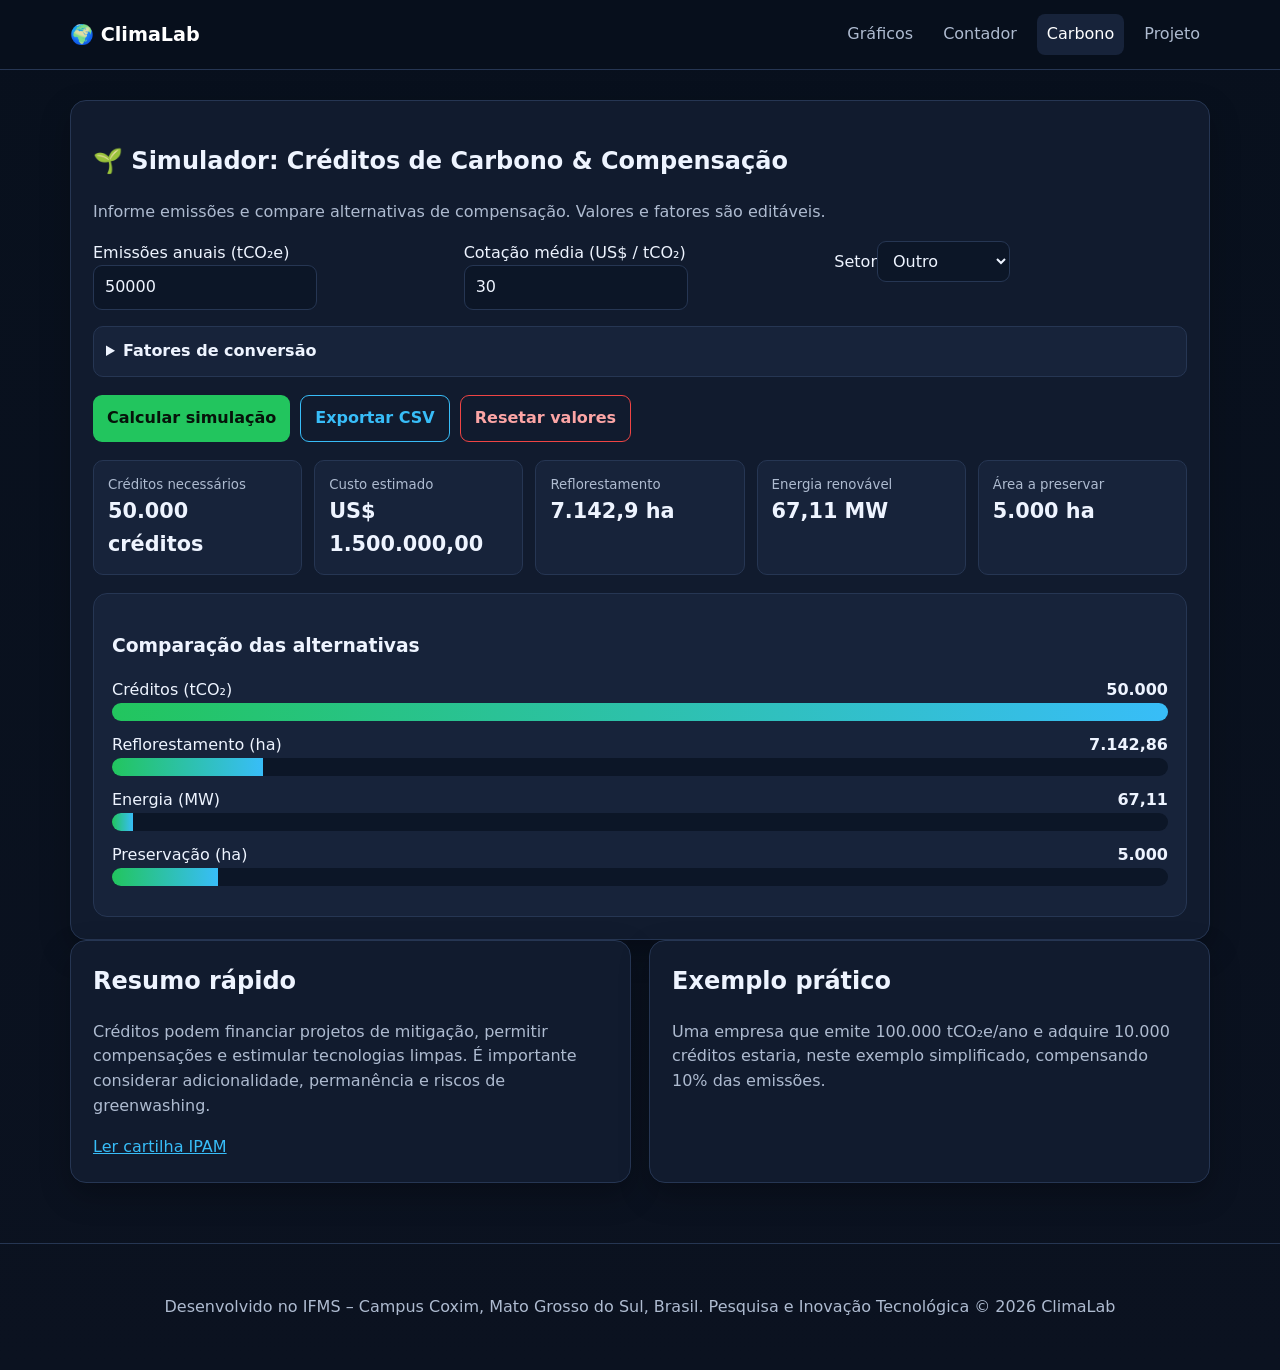
==== carbono.html @ 16ba8b27 "ClimaLab" ====
<!doctype html>
<html lang="pt-BR"><head><meta charset="utf-8"><meta name="viewport" content="width=device-width,initial-scale=1">
<title>ClimaLab — Créditos de Carbono</title><link rel="stylesheet" href="css/climalab.css"></head><body>
<header class="site-header"><nav class="nav"><a class="brand" href="index.html">🌍 ClimaLab</a><div class="nav-links"><a href="graficos.html">Gráficos</a><a href="contador.html">Contador</a><a href="carbono.html">Carbono</a><a href="sobre.html">Projeto</a></div></nav></header>
<main class="container"><section class="section"><h1>🌱 Simulador: Créditos de Carbono & Compensação</h1><p class="muted">Informe emissões e compare alternativas de compensação. Valores e fatores são editáveis.</p>
<div class="grid"><label>Emissões anuais (tCO₂e)<input id="emissions" type="number" min="0" value="50000" step="1"></label><label>Cotação média (US$ / tCO₂)<input id="price" type="number" min="0" value="30" step=".1"></label><label>Setor<select id="sector"><option>Transporte</option><option>Energia</option><option>Agricultura</option><option>Indústria</option><option selected>Outro</option></select></label></div>
<details style="margin-top:16px"><summary>Fatores de conversão</summary><div class="grid" style="margin-top:12px"><label>Reflorestamento (tCO₂/ha/ano)<input id="fReforest" type="number" min=".1" value="7" step=".1"></label><label>Energia renovável (tCO₂/MW/ano)<input id="fMW" type="number" min="1" value="745"></label><label>Preservação (tCO₂/ha/ano)<input id="fPreserve" type="number" min=".1" value="10" step=".1"></label></div></details>
<div class="controls"><button class="btn" id="run">Calcular simulação</button><button class="btn alt" id="csv">Exportar CSV</button><button class="btn danger" id="reset">Resetar valores</button></div>
<div class="result-grid"><div class="result"><small>Créditos necessários</small><strong id="credits">—</strong></div><div class="result"><small>Custo estimado</small><strong id="cost">—</strong></div><div class="result"><small>Reflorestamento</small><strong id="reforest">—</strong></div><div class="result"><small>Energia renovável</small><strong id="mw">—</strong></div><div class="result"><small>Área a preservar</small><strong id="preserve">—</strong></div></div>
<div class="chart-box"><h3>Comparação das alternativas</h3><div id="bars"></div></div></section>
<section class="grid"><article class="card"><h2>Resumo rápido</h2><p>Créditos podem financiar projetos de mitigação, permitir compensações e estimular tecnologias limpas. É importante considerar adicionalidade, permanência e riscos de greenwashing.</p><a href="https://ipam.org.br/cartilhas-ipam/o-que-e-e-como-funciona-o-mercado-de-carbono/" target="_blank">Ler cartilha IPAM</a></article>
<article class="card"><h2>Exemplo prático</h2><p>Uma empresa que emite 100.000 tCO₂e/ano e adquire 10.000 créditos estaria, neste exemplo simplificado, compensando 10% das emissões.</p></article></section></main>
<footer><p>Desenvolvido no IFMS – Campus Coxim, Mato Grosso do Sul, Brasil.  Pesquisa e Inovação Tecnológica © 2026 ClimaLab</p></footer>
<script>
let result={};
const ids=['emissions','price','fReforest','fMW','fPreserve'];
const n=id=>Number(document.getElementById(id).value)||0;
function calc(){let e=n('emissions'),p=n('price'),fr=n('fReforest')||1,fm=n('fMW')||1,fp=n('fPreserve')||1;result={credits:e,cost:e*p,reforest:e/fr,mw:e/fm,preserve:e/fp};document.getElementById('credits').textContent=e.toLocaleString('pt-BR')+' créditos';document.getElementById('cost').textContent='US$ '+(e*p).toLocaleString('pt-BR',{minimumFractionDigits:2});document.getElementById('reforest').textContent=(e/fr).toLocaleString('pt-BR',{maximumFractionDigits:1})+' ha';document.getElementById('mw').textContent=(e/fm).toLocaleString('pt-BR',{maximumFractionDigits:2})+' MW';document.getElementById('preserve').textContent=(e/fp).toLocaleString('pt-BR',{maximumFractionDigits:1})+' ha';let vals=[e,e/fr,e/fm,e/fp],labels=['Créditos (tCO₂)','Reflorestamento (ha)','Energia (MW)','Preservação (ha)'],mx=Math.max(...vals,1);document.getElementById('bars').innerHTML=vals.map((v,i)=>`<div style="margin:12px 0"><div style="display:flex;justify-content:space-between"><span>${labels[i]}</span><b>${v.toLocaleString('pt-BR',{maximumFractionDigits:2})}</b></div><div style="height:18px;background:#0c1627;border-radius:9px;overflow:hidden"><div style="width:${Math.max(2,v/mx*100)}%;height:100%;background:linear-gradient(90deg,#22c55e,#38bdf8)"></div></div></div>`).join('')}
document.getElementById('run').onclick=calc;document.getElementById('reset').onclick=()=>{document.getElementById('emissions').value=50000;document.getElementById('price').value=30;document.getElementById('fReforest').value=7;document.getElementById('fMW').value=745;document.getElementById('fPreserve').value=10;calc()};
document.getElementById('csv').onclick=()=>{if(!result.credits)calc();let csv='Indicador,Valor\\nCréditos,'+result.credits+'\\nCusto_USD,'+result.cost+'\\nReflorestamento_ha,'+result.reforest+'\\nEnergia_MW,'+result.mw+'\\nPreservacao_ha,'+result.preserve;let a=document.createElement('a');a.href=URL.createObjectURL(new Blob([csv],{type:'text/csv'}));a.download='climalab_creditos_carbono.csv';a.click();URL.revokeObjectURL(a.href)};calc();
</script><script src="js/climalab.js"></script></body></html>
---- css/climalab.css ----
:root{
  --bg:#0b1220; --panel:#111b2e; --panel2:#17233a; --text:#eef4ff;
  --muted:#aebbd0; --accent:#22c55e; --accent2:#38bdf8; --gold:#fbbf24;
  --danger:#ef4444; --border:#263653; --shadow:0 12px 30px rgba(0,0,0,.25);
}
*{box-sizing:border-box}
html{scroll-behavior:smooth}
body{margin:0;font-family:system-ui,-apple-system,Segoe UI,Roboto,Arial,sans-serif;background:linear-gradient(180deg,#08101d,#0b1220);color:var(--text);line-height:1.55}
a{color:var(--accent2)}
button,input,select{font:inherit}
button{cursor:pointer}
.site-header{position:sticky;top:0;z-index:10;background:rgba(8,16,29,.92);backdrop-filter:blur(10px);border-bottom:1px solid var(--border)}
.nav{max-width:1180px;margin:auto;padding:14px 20px;display:flex;align-items:center;gap:20px;justify-content:space-between}
.brand{font-weight:800;color:#fff;text-decoration:none;font-size:1.2rem}
.nav-links{display:flex;gap:10px;flex-wrap:wrap}
.nav-links a{padding:8px 10px;text-decoration:none;color:var(--muted);border-radius:8px}
.nav-links a:hover,.nav-links a.active{color:#fff;background:var(--panel2)}
.container{max-width:1180px;margin:auto;padding:30px 20px}
.hero{padding:70px 30px;border:1px solid var(--border);border-radius:24px;background:radial-gradient(circle at 85% 15%,rgba(56,189,248,.18),transparent 35%),radial-gradient(circle at 10% 90%,rgba(34,197,94,.12),transparent 30%),var(--panel);box-shadow:var(--shadow)}
.hero h1{font-size:clamp(2.2rem,5vw,4rem);line-height:1.05;margin:0 0 16px}
.hero p{max-width:780px;color:var(--muted);font-size:1.1rem}
.badge{display:inline-block;padding:6px 10px;border:1px solid var(--border);border-radius:999px;color:var(--accent2);font-size:.85rem;margin-bottom:15px}
.grid{display:grid;grid-template-columns:repeat(auto-fit,minmax(250px,1fr));gap:18px}
.card,.section{background:var(--panel);border:1px solid var(--border);border-radius:16px;padding:22px;box-shadow:var(--shadow)}
.card h2,.card h3,.section h2{margin-top:0}
.card p,.muted{color:var(--muted)}
.card .icon{font-size:1.8rem}
.cta{display:inline-flex;gap:8px;align-items:center;padding:10px 15px;border-radius:9px;text-decoration:none;background:var(--accent);color:#06130a;font-weight:800;margin-top:8px}
.secondary{background:transparent;color:var(--accent2);border:1px solid var(--accent2)}
.stats{display:grid;grid-template-columns:repeat(auto-fit,minmax(180px,1fr));gap:12px;margin:22px 0}
.stat{background:var(--panel2);border:1px solid var(--border);border-radius:12px;padding:16px}
.stat strong{display:block;font-size:1.5rem}
footer{text-align:center;color:var(--muted);padding:35px 20px;border-top:1px solid var(--border);margin-top:30px}
.controls{display:flex;flex-wrap:wrap;gap:10px;margin:18px 0}
.controls>*{min-height:42px}
input,select{background:#0c1627;color:var(--text);border:1px solid var(--border);border-radius:9px;padding:9px 11px}
.btn{border:0;border-radius:9px;padding:10px 14px;background:var(--accent);color:#06130a;font-weight:800}
.btn.alt{background:transparent;color:var(--accent2);border:1px solid var(--accent2)}
.btn.danger{background:transparent;color:#fca5a5;border:1px solid var(--danger)}
.table-wrap{overflow:auto;border:1px solid var(--border);border-radius:12px}
table{width:100%;border-collapse:collapse;min-width:760px}
th,td{padding:10px;border-bottom:1px solid var(--border);text-align:left}
th{color:var(--accent2);background:var(--panel2)}
.result-grid{display:grid;grid-template-columns:repeat(auto-fit,minmax(170px,1fr));gap:12px;margin-top:18px}
.result{background:var(--panel2);padding:14px;border-radius:10px;border:1px solid var(--border)}
.result small{color:var(--muted);display:block}.result strong{font-size:1.3rem}
.chart-box{margin-top:18px;padding:18px;background:var(--panel2);border:1px solid var(--border);border-radius:14px}
svg{width:100%;height:auto;display:block}
.notice{padding:13px 15px;border-left:4px solid var(--gold);background:rgba(251,191,36,.08);color:#e9eef7;border-radius:8px}
details{background:var(--panel2);border:1px solid var(--border);border-radius:10px;padding:12px}
summary{cursor:pointer;font-weight:700}
.feature{display:flex;gap:12px;align-items:flex-start;margin:12px 0}
.feature span:first-child{font-size:1.4rem}
@media(max-width:700px){.nav{align-items:flex-start;flex-direction:column}.hero{padding:40px 22px}.container{padding:22px 14px}}


/* Destaque principal do ClimaLab */
.hero-climalab {
    position: relative;
    min-height: 430px;
    display: flex;
    align-items: center;
    justify-content: center;
    overflow: hidden;
    isolation: isolate;
    background-image: url("../assets/fundo-climalab.jpg");
    background-size: cover;
    background-position: center center;
    background-repeat: no-repeat;
    border-radius: 18px;
}

.hero-climalab::before {
    content: "";
    position: absolute;
    inset: 0;
    z-index: -1;
    background: linear-gradient(
        90deg,
        rgba(0, 0, 0, 0.62) 0%,
        rgba(0, 0, 0, 0.40) 50%,
        rgba(0, 0, 0, 0.28) 100%
    );
}

.hero-climalab h1,
.hero-climalab h2,
.hero-climalab h3,
.hero-climalab p {
    position: relative;
    z-index: 1;
}

.hero-climalab h1,
.hero-climalab h2 {
    text-shadow: 0 2px 8px rgba(0, 0, 0, 0.55);
}

@media (max-width: 700px) {
    .hero-climalab {
        min-height: 360px;
        background-position: center center;
    }
}
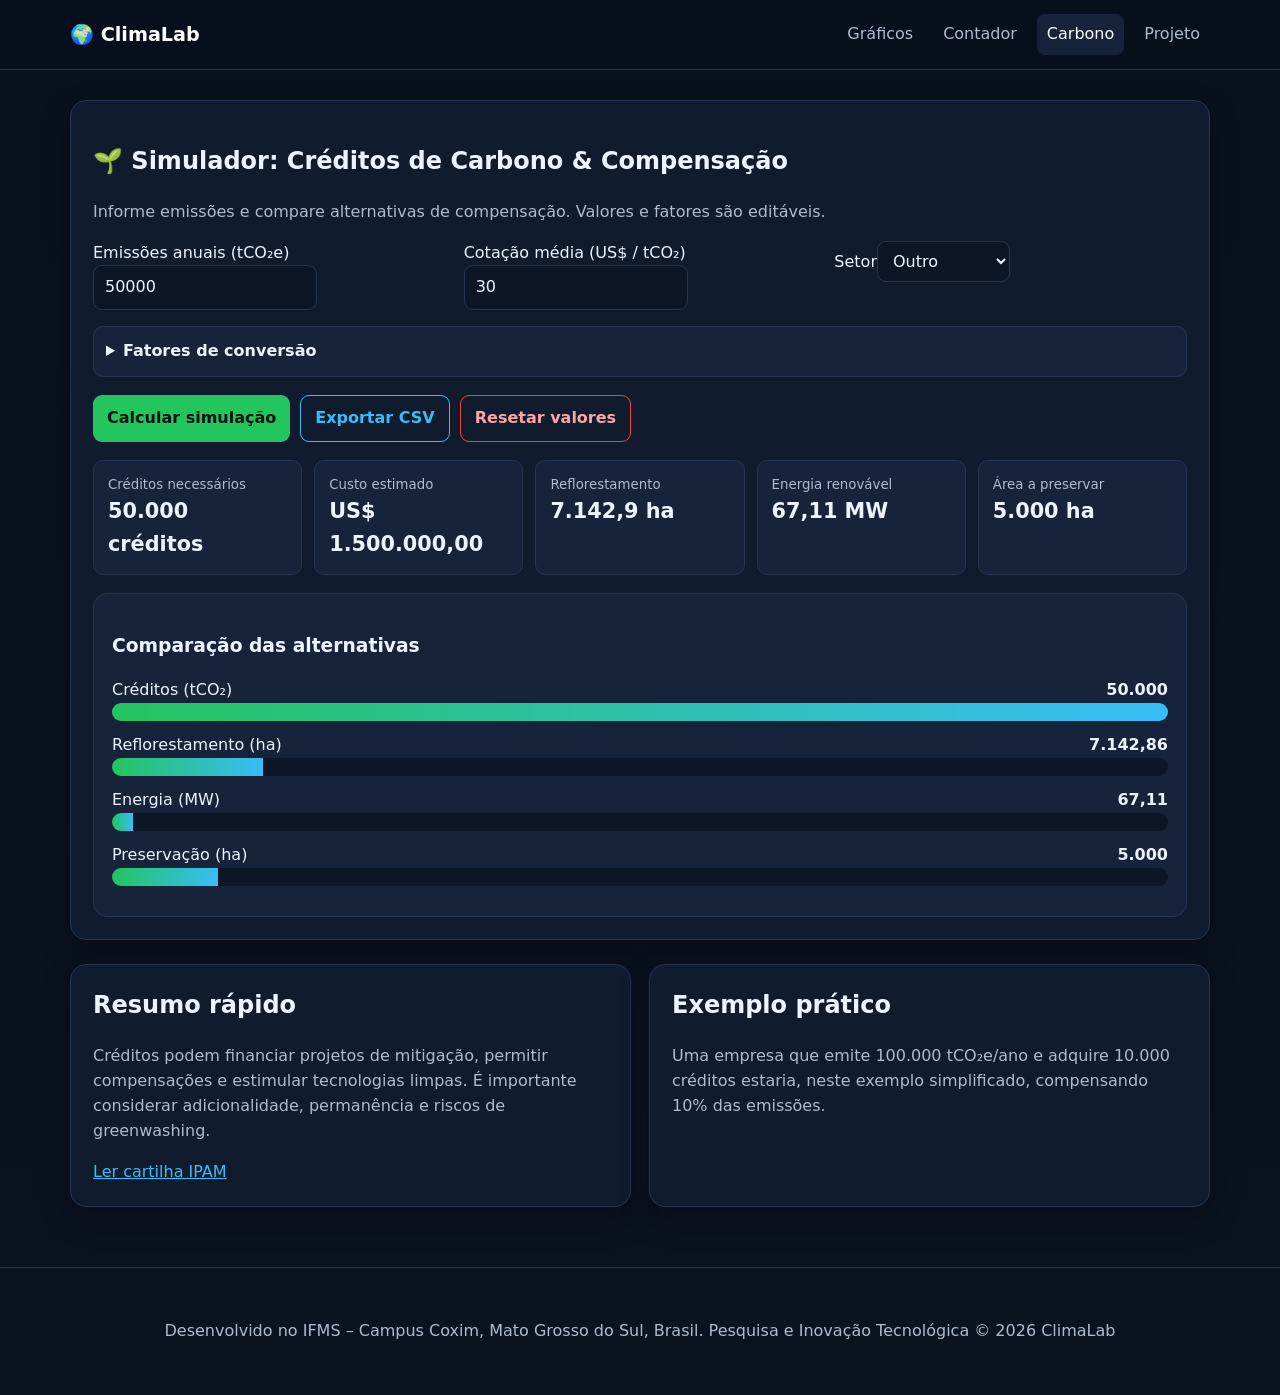
==== commit a83451ba: "Refactor carbono.html for improved structure" ====
--- a/carbono.html
+++ b/carbono.html
@@ -1,21 +1,84 @@
 <!doctype html>
-<html lang="pt-BR"><head><meta charset="utf-8"><meta name="viewport" content="width=device-width,initial-scale=1">
-<title>ClimaLab — Créditos de Carbono</title><link rel="stylesheet" href="css/climalab.css"></head><body>
-<header class="site-header"><nav class="nav"><a class="brand" href="index.html">🌍 ClimaLab</a><div class="nav-links"><a href="graficos.html">Gráficos</a><a href="contador.html">Contador</a><a href="carbono.html">Carbono</a><a href="sobre.html">Projeto</a></div></nav></header>
-<main class="container"><section class="section"><h1>🌱 Simulador: Créditos de Carbono & Compensação</h1><p class="muted">Informe emissões e compare alternativas de compensação. Valores e fatores são editáveis.</p>
-<div class="grid"><label>Emissões anuais (tCO₂e)<input id="emissions" type="number" min="0" value="50000" step="1"></label><label>Cotação média (US$ / tCO₂)<input id="price" type="number" min="0" value="30" step=".1"></label><label>Setor<select id="sector"><option>Transporte</option><option>Energia</option><option>Agricultura</option><option>Indústria</option><option selected>Outro</option></select></label></div>
-<details style="margin-top:16px"><summary>Fatores de conversão</summary><div class="grid" style="margin-top:12px"><label>Reflorestamento (tCO₂/ha/ano)<input id="fReforest" type="number" min=".1" value="7" step=".1"></label><label>Energia renovável (tCO₂/MW/ano)<input id="fMW" type="number" min="1" value="745"></label><label>Preservação (tCO₂/ha/ano)<input id="fPreserve" type="number" min=".1" value="10" step=".1"></label></div></details>
-<div class="controls"><button class="btn" id="run">Calcular simulação</button><button class="btn alt" id="csv">Exportar CSV</button><button class="btn danger" id="reset">Resetar valores</button></div>
-<div class="result-grid"><div class="result"><small>Créditos necessários</small><strong id="credits">—</strong></div><div class="result"><small>Custo estimado</small><strong id="cost">—</strong></div><div class="result"><small>Reflorestamento</small><strong id="reforest">—</strong></div><div class="result"><small>Energia renovável</small><strong id="mw">—</strong></div><div class="result"><small>Área a preservar</small><strong id="preserve">—</strong></div></div>
-<div class="chart-box"><h3>Comparação das alternativas</h3><div id="bars"></div></div></section>
-<section class="grid"><article class="card"><h2>Resumo rápido</h2><p>Créditos podem financiar projetos de mitigação, permitir compensações e estimular tecnologias limpas. É importante considerar adicionalidade, permanência e riscos de greenwashing.</p><a href="https://ipam.org.br/cartilhas-ipam/o-que-e-e-como-funciona-o-mercado-de-carbono/" target="_blank">Ler cartilha IPAM</a></article>
-<article class="card"><h2>Exemplo prático</h2><p>Uma empresa que emite 100.000 tCO₂e/ano e adquire 10.000 créditos estaria, neste exemplo simplificado, compensando 10% das emissões.</p></article></section></main>
-<footer><p>Desenvolvido no IFMS – Campus Coxim, Mato Grosso do Sul, Brasil.  Pesquisa e Inovação Tecnológica © 2026 ClimaLab</p></footer>
-<script>
-let result={};
-const ids=['emissions','price','fReforest','fMW','fPreserve'];
-const n=id=>Number(document.getElementById(id).value)||0;
-function calc(){let e=n('emissions'),p=n('price'),fr=n('fReforest')||1,fm=n('fMW')||1,fp=n('fPreserve')||1;result={credits:e,cost:e*p,reforest:e/fr,mw:e/fm,preserve:e/fp};document.getElementById('credits').textContent=e.toLocaleString('pt-BR')+' créditos';document.getElementById('cost').textContent='US$ '+(e*p).toLocaleString('pt-BR',{minimumFractionDigits:2});document.getElementById('reforest').textContent=(e/fr).toLocaleString('pt-BR',{maximumFractionDigits:1})+' ha';document.getElementById('mw').textContent=(e/fm).toLocaleString('pt-BR',{maximumFractionDigits:2})+' MW';document.getElementById('preserve').textContent=(e/fp).toLocaleString('pt-BR',{maximumFractionDigits:1})+' ha';let vals=[e,e/fr,e/fm,e/fp],labels=['Créditos (tCO₂)','Reflorestamento (ha)','Energia (MW)','Preservação (ha)'],mx=Math.max(...vals,1);document.getElementById('bars').innerHTML=vals.map((v,i)=>`<div style="margin:12px 0"><div style="display:flex;justify-content:space-between"><span>${labels[i]}</span><b>${v.toLocaleString('pt-BR',{maximumFractionDigits:2})}</b></div><div style="height:18px;background:#0c1627;border-radius:9px;overflow:hidden"><div style="width:${Math.max(2,v/mx*100)}%;height:100%;background:linear-gradient(90deg,#22c55e,#38bdf8)"></div></div></div>`).join('')}
-document.getElementById('run').onclick=calc;document.getElementById('reset').onclick=()=>{document.getElementById('emissions').value=50000;document.getElementById('price').value=30;document.getElementById('fReforest').value=7;document.getElementById('fMW').value=745;document.getElementById('fPreserve').value=10;calc()};
-document.getElementById('csv').onclick=()=>{if(!result.credits)calc();let csv='Indicador,Valor\\nCréditos,'+result.credits+'\\nCusto_USD,'+result.cost+'\\nReflorestamento_ha,'+result.reforest+'\\nEnergia_MW,'+result.mw+'\\nPreservacao_ha,'+result.preserve;let a=document.createElement('a');a.href=URL.createObjectURL(new Blob([csv],{type:'text/csv'}));a.download='climalab_creditos_carbono.csv';a.click();URL.revokeObjectURL(a.href)};calc();
-</script><script src="js/climalab.js"></script></body></html>+<html lang="pt-BR">
+
+<head>
+    <meta charset="utf-8">
+    <meta name="viewport" content="width=device-width,initial-scale=1">
+    <title>ClimaLab — Créditos de Carbono</title>
+    <link rel="stylesheet" href="css/climalab.css">
+</head>
+
+<body>
+    <header class="site-header">
+        <nav class="nav"><a class="brand" href="index.html">🌍 ClimaLab</a>
+            <div class="nav-links"><a href="graficos.html">Gráficos</a><a href="contador.html">Contador</a><a
+                    href="carbono.html">Carbono</a><a href="sobre.html">Projeto</a></div>
+        </nav>
+    </header>
+    <main class="container">
+        <section class="section">
+            <h1>🌱 Simulador: Créditos de Carbono & Compensação</h1>
+            <p class="muted">Informe emissões e compare alternativas de compensação. Valores e fatores são editáveis.
+            </p>
+            <div class="grid"><label>Emissões anuais (tCO₂e)<input id="emissions" type="number" min="0" value="50000"
+                        step="1"></label><label>Cotação média (US$ / tCO₂)<input id="price" type="number" min="0"
+                        value="30" step=".1"></label><label>Setor<select id="sector">
+                        <option>Transporte</option>
+                        <option>Energia</option>
+                        <option>Agricultura</option>
+                        <option>Indústria</option>
+                        <option selected>Outro</option>
+                    </select></label></div>
+            <details style="margin-top:16px">
+                <summary>Fatores de conversão</summary>
+                <div class="grid" style="margin-top:12px"><label>Reflorestamento (tCO₂/ha/ano)<input id="fReforest"
+                            type="number" min=".1" value="7" step=".1"></label><label>Energia renovável
+                        (tCO₂/MW/ano)<input id="fMW" type="number" min="1" value="745"></label><label>Preservação
+                        (tCO₂/ha/ano)<input id="fPreserve" type="number" min=".1" value="10" step=".1"></label></div>
+            </details>
+            <div class="controls"><button class="btn" id="run">Calcular simulação</button><button class="btn alt"
+                    id="csv">Exportar CSV</button><button class="btn danger" id="reset">Resetar valores</button></div>
+            <div class="result-grid">
+                <div class="result"><small>Créditos necessários</small><strong id="credits">—</strong></div>
+                <div class="result"><small>Custo estimado</small><strong id="cost">—</strong></div>
+                <div class="result"><small>Reflorestamento</small><strong id="reforest">—</strong></div>
+                <div class="result"><small>Energia renovável</small><strong id="mw">—</strong></div>
+                <div class="result"><small>Área a preservar</small><strong id="preserve">—</strong></div>
+            </div>
+            <div class="chart-box">
+                <h3>Comparação das alternativas</h3>
+                <div id="bars"></div>
+            </div>
+        </section>
+        <br>
+        <section class="grid">
+            <article class="card">
+                <h2>Resumo rápido</h2>
+                <p>Créditos podem financiar projetos de mitigação, permitir compensações e estimular tecnologias limpas.
+                    É importante considerar adicionalidade, permanência e riscos de greenwashing.</p><a
+                    href="https://ipam.org.br/cartilhas-ipam/o-que-e-e-como-funciona-o-mercado-de-carbono/"
+                    target="_blank">Ler cartilha IPAM</a>
+            </article>
+            <article class="card">
+                <h2>Exemplo prático</h2>
+                <p>Uma empresa que emite 100.000 tCO₂e/ano e adquire 10.000 créditos estaria, neste exemplo
+                    simplificado, compensando 10% das emissões.</p>
+            </article>
+        </section>
+    </main>
+    <footer>
+        <p>Desenvolvido no IFMS – Campus Coxim, Mato Grosso do Sul, Brasil. Pesquisa e Inovação Tecnológica © 2026
+            ClimaLab</p>
+    </footer>
+    <script>
+        let result = {};
+        const ids = ['emissions', 'price', 'fReforest', 'fMW', 'fPreserve'];
+        const n = id => Number(document.getElementById(id).value) || 0;
+        function calc() { let e = n('emissions'), p = n('price'), fr = n('fReforest') || 1, fm = n('fMW') || 1, fp = n('fPreserve') || 1; result = { credits: e, cost: e * p, reforest: e / fr, mw: e / fm, preserve: e / fp }; document.getElementById('credits').textContent = e.toLocaleString('pt-BR') + ' créditos'; document.getElementById('cost').textContent = 'US$ ' + (e * p).toLocaleString('pt-BR', { minimumFractionDigits: 2 }); document.getElementById('reforest').textContent = (e / fr).toLocaleString('pt-BR', { maximumFractionDigits: 1 }) + ' ha'; document.getElementById('mw').textContent = (e / fm).toLocaleString('pt-BR', { maximumFractionDigits: 2 }) + ' MW'; document.getElementById('preserve').textContent = (e / fp).toLocaleString('pt-BR', { maximumFractionDigits: 1 }) + ' ha'; let vals = [e, e / fr, e / fm, e / fp], labels = ['Créditos (tCO₂)', 'Reflorestamento (ha)', 'Energia (MW)', 'Preservação (ha)'], mx = Math.max(...vals, 1); document.getElementById('bars').innerHTML = vals.map((v, i) => `<div style="margin:12px 0"><div style="display:flex;justify-content:space-between"><span>${labels[i]}</span><b>${v.toLocaleString('pt-BR', { maximumFractionDigits: 2 })}</b></div><div style="height:18px;background:#0c1627;border-radius:9px;overflow:hidden"><div style="width:${Math.max(2, v / mx * 100)}%;height:100%;background:linear-gradient(90deg,#22c55e,#38bdf8)"></div></div></div>`).join('') }
+        document.getElementById('run').onclick = calc; document.getElementById('reset').onclick = () => { document.getElementById('emissions').value = 50000; document.getElementById('price').value = 30; document.getElementById('fReforest').value = 7; document.getElementById('fMW').value = 745; document.getElementById('fPreserve').value = 10; calc() };
+        document.getElementById('csv').onclick = () => { if (!result.credits) calc(); let csv = 'Indicador,Valor\\nCréditos,' + result.credits + '\\nCusto_USD,' + result.cost + '\\nReflorestamento_ha,' + result.reforest + '\\nEnergia_MW,' + result.mw + '\\nPreservacao_ha,' + result.preserve; let a = document.createElement('a'); a.href = URL.createObjectURL(new Blob([csv], { type: 'text/csv' })); a.download = 'climalab_creditos_carbono.csv'; a.click(); URL.revokeObjectURL(a.href) }; calc();
+    </script>
+    <script src="js/climalab.js"></script>
+</body>
+
+</html>
